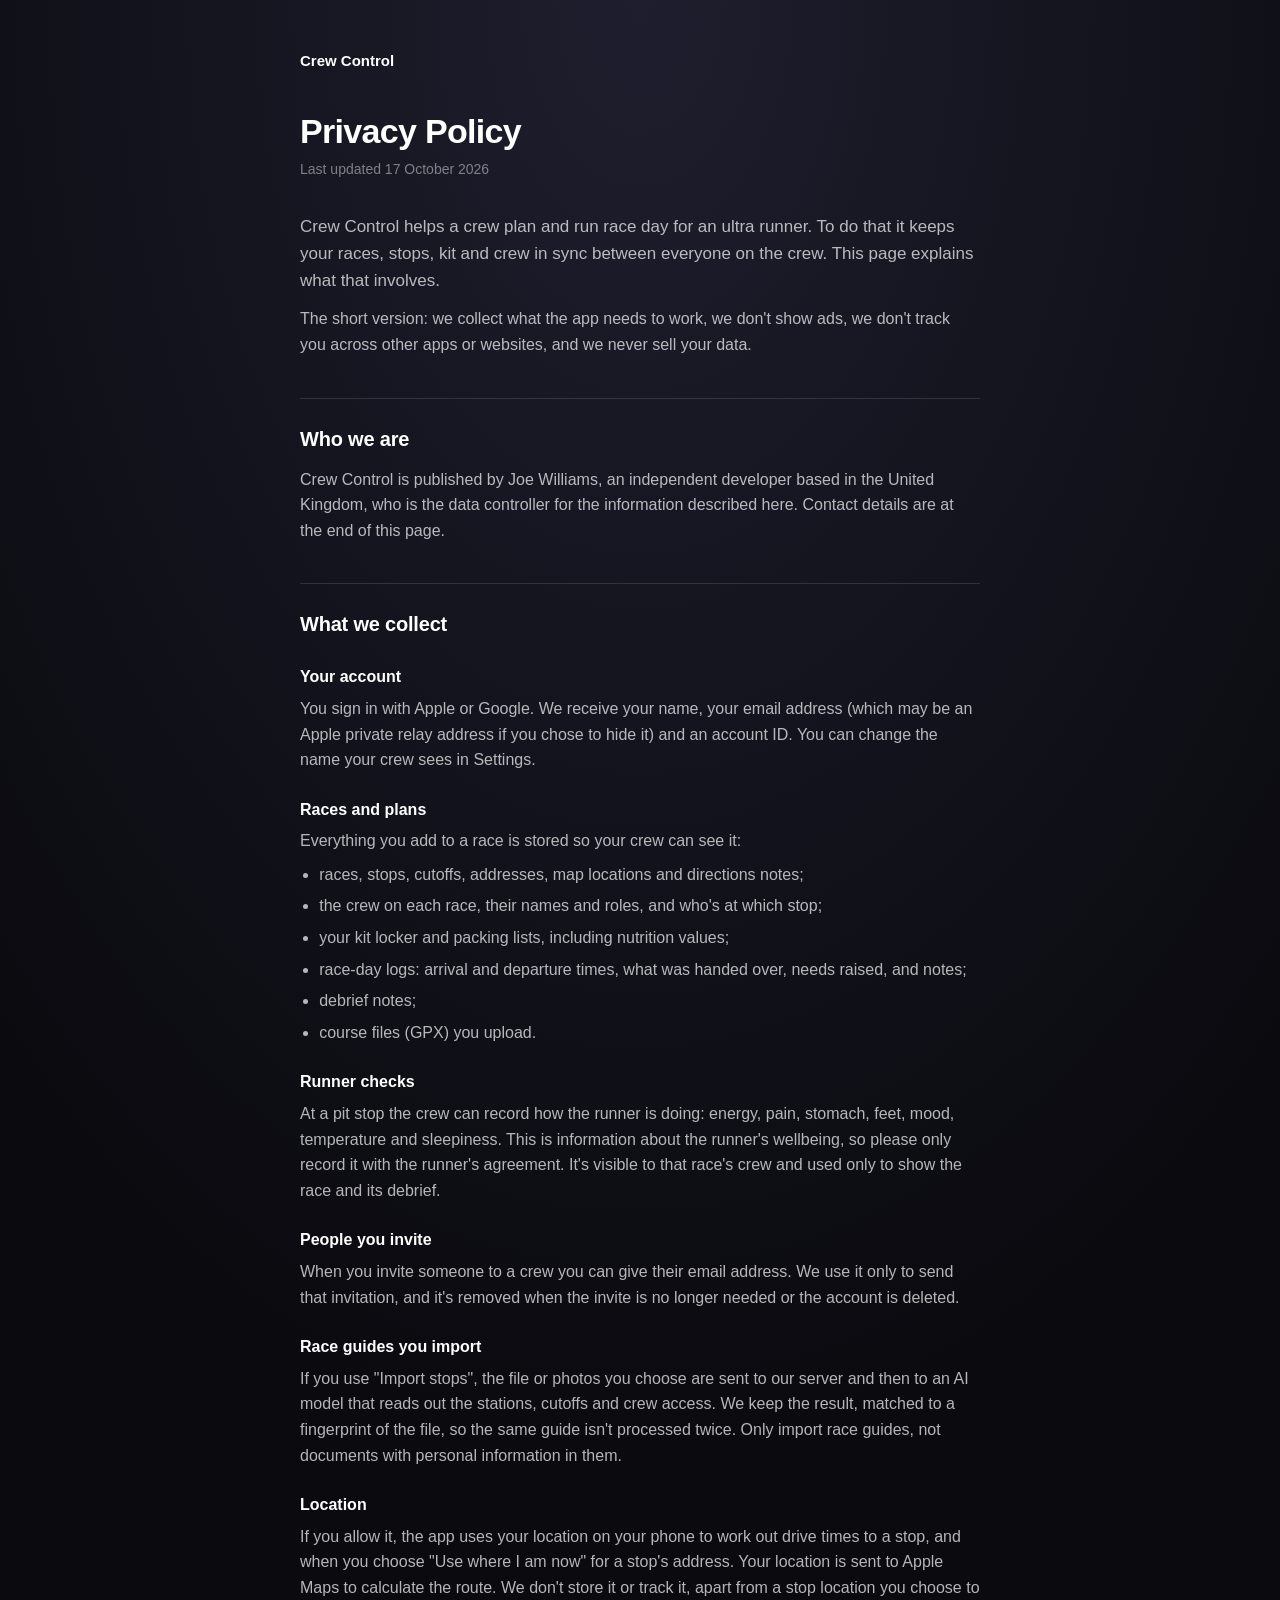
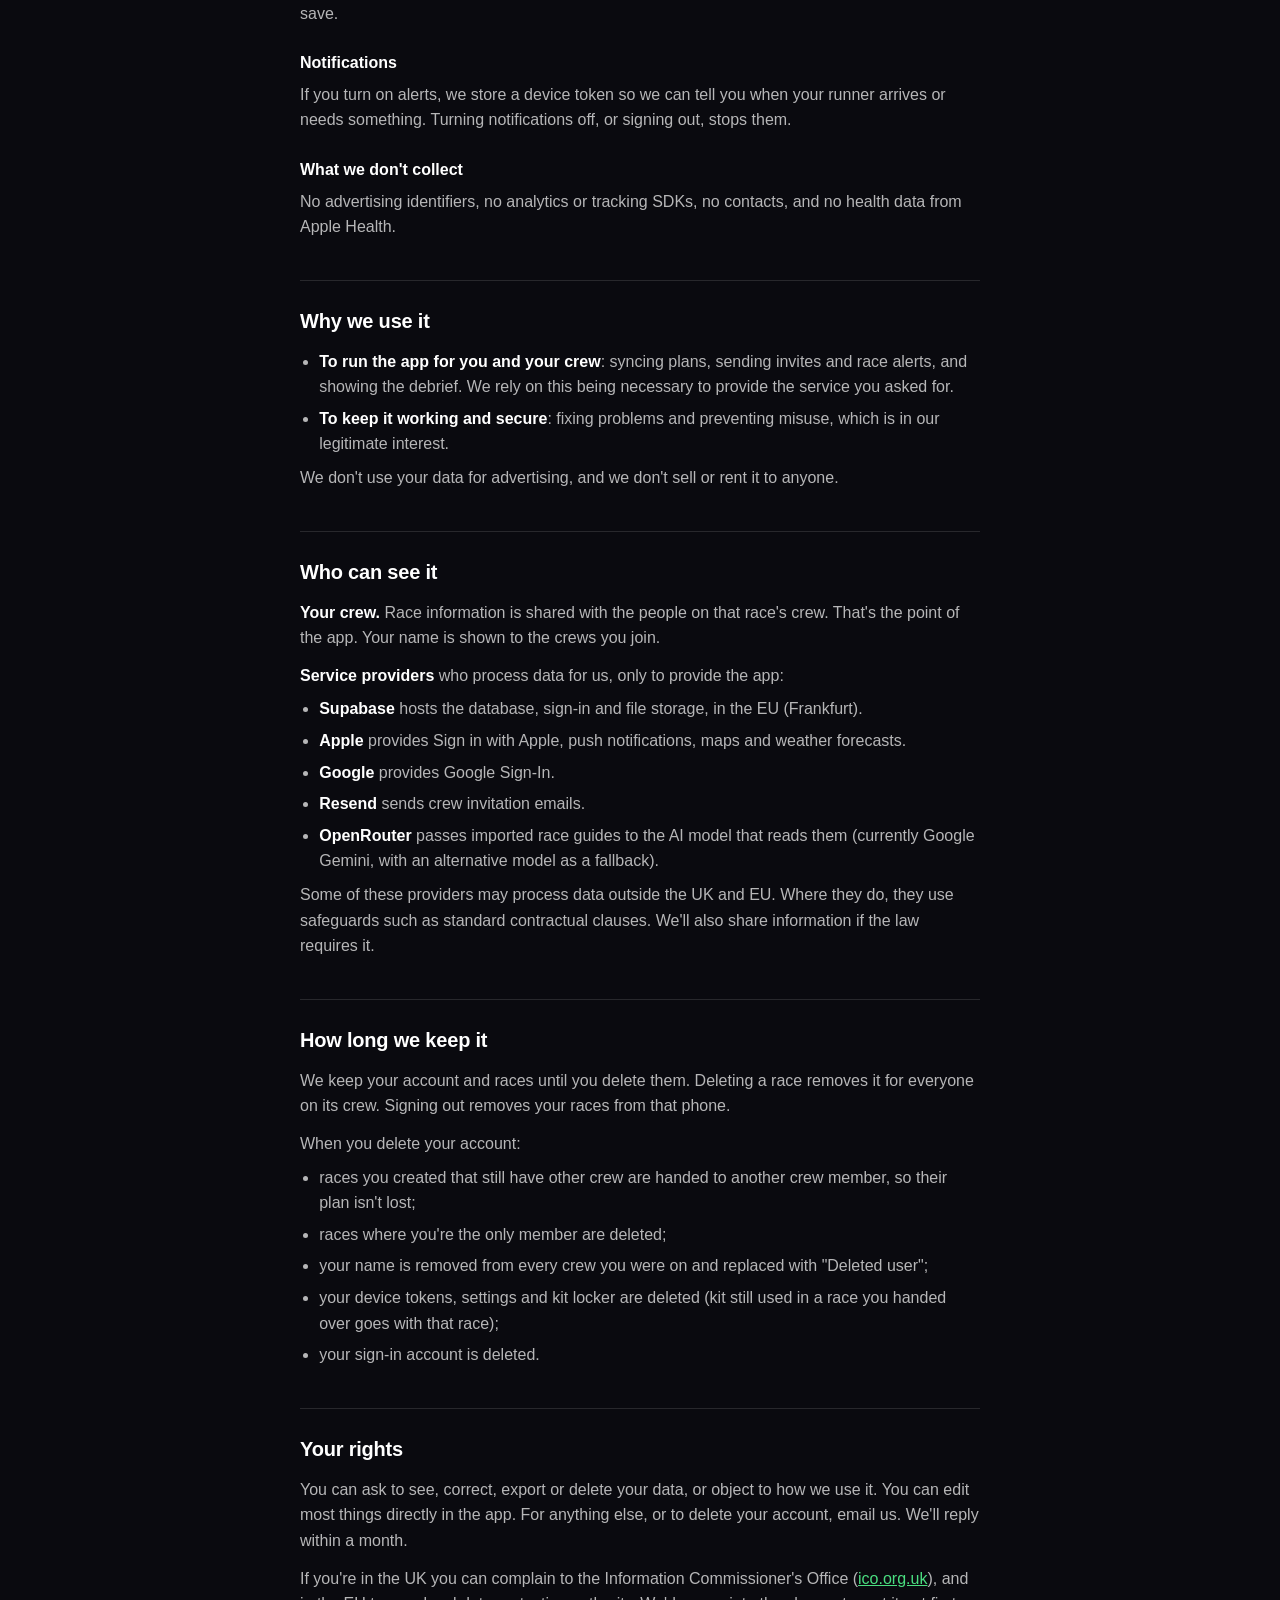
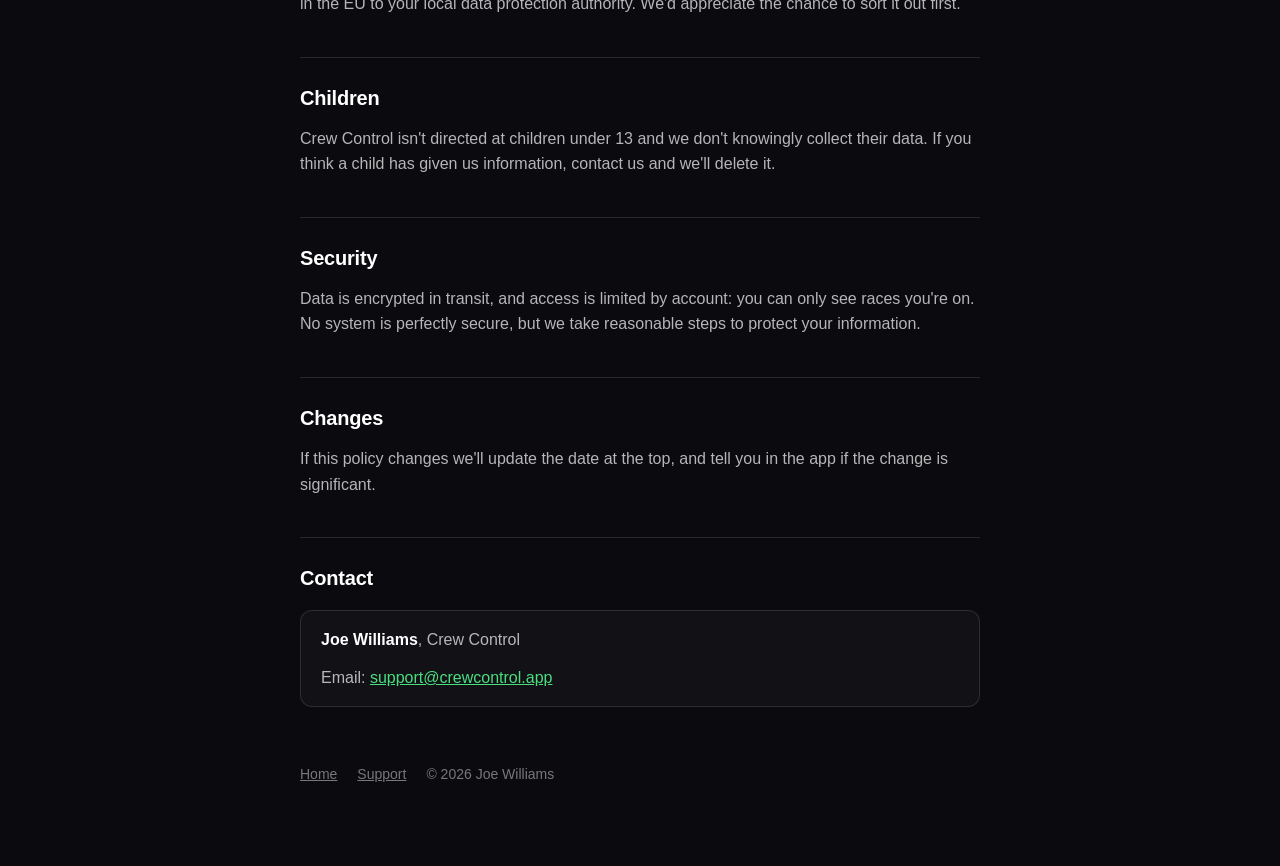
==== privacy/index.html @ 3ac1d98b "Add privacy policy and support pages Co-Authored-By: Claude Opus 5.5 <noreply@anthropic.com>" ====
<!DOCTYPE html>
<html lang="en">
<head>
<meta charset="UTF-8">
<meta name="viewport" content="width=device-width, initial-scale=1.0">
<title>Privacy Policy · Crew Control</title>
<meta name="description" content="What Crew Control collects, why, who it's shared with, and how to delete it.">
<link rel="stylesheet" href="/assets/page.css">
</head>
<body>
<main class="page">
  <a class="home" href="/">Crew Control</a>

  <h1>Privacy Policy</h1>
  <p class="updated">Last updated 17 October 2026</p>

  <p class="lede">Crew Control helps a crew plan and run race day for an ultra runner. To do that it keeps your races, stops, kit and crew in sync between everyone on the crew. This page explains what that involves.</p>
  <p>The short version: we collect what the app needs to work, we don't show ads, we don't track you across other apps or websites, and we never sell your data.</p>

  <h2>Who we are</h2>
  <p>Crew Control is published by Joe Williams, an independent developer based in the United Kingdom, who is the data controller for the information described here. Contact details are at the end of this page.</p>

  <h2>What we collect</h2>

  <h3>Your account</h3>
  <p>You sign in with Apple or Google. We receive your name, your email address (which may be an Apple private relay address if you chose to hide it) and an account ID. You can change the name your crew sees in Settings.</p>

  <h3>Races and plans</h3>
  <p>Everything you add to a race is stored so your crew can see it:</p>
  <ul>
    <li>races, stops, cutoffs, addresses, map locations and directions notes;</li>
    <li>the crew on each race, their names and roles, and who's at which stop;</li>
    <li>your kit locker and packing lists, including nutrition values;</li>
    <li>race-day logs: arrival and departure times, what was handed over, needs raised, and notes;</li>
    <li>debrief notes;</li>
    <li>course files (GPX) you upload.</li>
  </ul>

  <h3>Runner checks</h3>
  <p>At a pit stop the crew can record how the runner is doing: energy, pain, stomach, feet, mood, temperature and sleepiness. This is information about the runner's wellbeing, so please only record it with the runner's agreement. It's visible to that race's crew and used only to show the race and its debrief.</p>

  <h3>People you invite</h3>
  <p>When you invite someone to a crew you can give their email address. We use it only to send that invitation, and it's removed when the invite is no longer needed or the account is deleted.</p>

  <h3>Race guides you import</h3>
  <p>If you use "Import stops", the file or photos you choose are sent to our server and then to an AI model that reads out the stations, cutoffs and crew access. We keep the result, matched to a fingerprint of the file, so the same guide isn't processed twice. Only import race guides, not documents with personal information in them.</p>

  <h3>Location</h3>
  <p>If you allow it, the app uses your location on your phone to work out drive times to a stop, and when you choose "Use where I am now" for a stop's address. Your location is sent to Apple Maps to calculate the route. We don't store it or track it, apart from a stop location you choose to save.</p>

  <h3>Notifications</h3>
  <p>If you turn on alerts, we store a device token so we can tell you when your runner arrives or needs something. Turning notifications off, or signing out, stops them.</p>

  <h3>What we don't collect</h3>
  <p>No advertising identifiers, no analytics or tracking SDKs, no contacts, and no health data from Apple Health.</p>

  <h2>Why we use it</h2>
  <ul>
    <li><strong>To run the app for you and your crew</strong>: syncing plans, sending invites and race alerts, and showing the debrief. We rely on this being necessary to provide the service you asked for.</li>
    <li><strong>To keep it working and secure</strong>: fixing problems and preventing misuse, which is in our legitimate interest.</li>
  </ul>
  <p>We don't use your data for advertising, and we don't sell or rent it to anyone.</p>

  <h2>Who can see it</h2>
  <p><strong>Your crew.</strong> Race information is shared with the people on that race's crew. That's the point of the app. Your name is shown to the crews you join.</p>
  <p><strong>Service providers</strong> who process data for us, only to provide the app:</p>
  <ul>
    <li><strong>Supabase</strong> hosts the database, sign-in and file storage, in the EU (Frankfurt).</li>
    <li><strong>Apple</strong> provides Sign in with Apple, push notifications, maps and weather forecasts.</li>
    <li><strong>Google</strong> provides Google Sign-In.</li>
    <li><strong>Resend</strong> sends crew invitation emails.</li>
    <li><strong>OpenRouter</strong> passes imported race guides to the AI model that reads them (currently Google Gemini, with an alternative model as a fallback).</li>
  </ul>
  <p>Some of these providers may process data outside the UK and EU. Where they do, they use safeguards such as standard contractual clauses. We'll also share information if the law requires it.</p>

  <h2>How long we keep it</h2>
  <p>We keep your account and races until you delete them. Deleting a race removes it for everyone on its crew. Signing out removes your races from that phone.</p>
  <p>When you delete your account:</p>
  <ul>
    <li>races you created that still have other crew are handed to another crew member, so their plan isn't lost;</li>
    <li>races where you're the only member are deleted;</li>
    <li>your name is removed from every crew you were on and replaced with "Deleted user";</li>
    <li>your device tokens, settings and kit locker are deleted (kit still used in a race you handed over goes with that race);</li>
    <li>your sign-in account is deleted.</li>
  </ul>

  <h2>Your rights</h2>
  <p>You can ask to see, correct, export or delete your data, or object to how we use it. You can edit most things directly in the app. For anything else, or to delete your account, email us. We'll reply within a month.</p>
  <p>If you're in the UK you can complain to the Information Commissioner's Office (<a href="https://ico.org.uk">ico.org.uk</a>), and in the EU to your local data protection authority. We'd appreciate the chance to sort it out first.</p>

  <h2>Children</h2>
  <p>Crew Control isn't directed at children under 13 and we don't knowingly collect their data. If you think a child has given us information, contact us and we'll delete it.</p>

  <h2>Security</h2>
  <p>Data is encrypted in transit, and access is limited by account: you can only see races you're on. No system is perfectly secure, but we take reasonable steps to protect your information.</p>

  <h2>Changes</h2>
  <p>If this policy changes we'll update the date at the top, and tell you in the app if the change is significant.</p>

  <h2>Contact</h2>
  <div class="contact">
    <p><strong>Joe Williams</strong>, Crew Control</p>
    <p>Email: <a href="mailto:support@crewcontrol.app">support@crewcontrol.app</a></p>
  </div>

  <footer>
    <a href="/">Home</a>
    <a href="/support/">Support</a>
    <span>© 2026 Joe Williams</span>
  </footer>
</main>
</body>
</html>
---- assets/page.css ----
/* Shared by the text pages (privacy, support). Same palette as the home page. */
:root {
  --bg-primary:   #0a0a0f;
  --surface:      #1e1e2e;
  --green:        #4ade80;
  --text-primary:   #ffffff;
  --text-secondary: rgba(255,255,255,0.70);
  --text-tertiary:  rgba(255,255,255,0.45);
  --hairline:       rgba(255,255,255,0.12);
}

* { margin: 0; padding: 0; box-sizing: border-box; }

body {
  font-family: -apple-system, BlinkMacSystemFont, "SF Pro Text", "Helvetica Neue", Helvetica, Arial, sans-serif;
  color: var(--text-primary);
  background: radial-gradient(120% 60% at 50% 0%, var(--surface) 0%, var(--bg-primary) 60%) no-repeat, var(--bg-primary);
  line-height: 1.6;
  -webkit-font-smoothing: antialiased;
  padding: 48px 24px 80px;
}

.page { max-width: 680px; margin: 0 auto; }

.home {
  display: inline-flex; align-items: center; gap: 10px;
  color: var(--text-primary); text-decoration: none; font-weight: 600; font-size: 15px;
  margin-bottom: 40px;
}
.home img { width: 32px; height: 32px; border-radius: 8px; }

h1 { font-size: 34px; line-height: 1.1; letter-spacing: -0.02em; margin-bottom: 8px; }
.updated { color: var(--text-tertiary); font-size: 14px; margin-bottom: 32px; }
.lede { font-size: 17px; color: var(--text-secondary); margin-bottom: 8px; }

h2 {
  font-size: 20px; letter-spacing: -0.01em; margin: 40px 0 12px;
  padding-top: 24px; border-top: 1px solid var(--hairline);
}
h3 { font-size: 16px; margin: 24px 0 6px; }
p, li { color: var(--text-secondary); font-size: 16px; }
p + p { margin-top: 12px; }
ul { padding-left: 1.2em; margin: 8px 0; }
li + li { margin-top: 6px; }
strong { color: var(--text-primary); font-weight: 600; }
a { color: var(--green); }
a:focus-visible { outline: 2px solid var(--green); outline-offset: 2px; border-radius: 2px; }

.contact {
  margin-top: 16px; padding: 16px 20px; border: 1px solid var(--hairline); border-radius: 12px;
  background: rgba(255,255,255,0.03);
}

footer { margin-top: 56px; color: var(--text-tertiary); font-size: 14px; display: flex; gap: 20px; flex-wrap: wrap; }
footer a { color: var(--text-tertiary); }
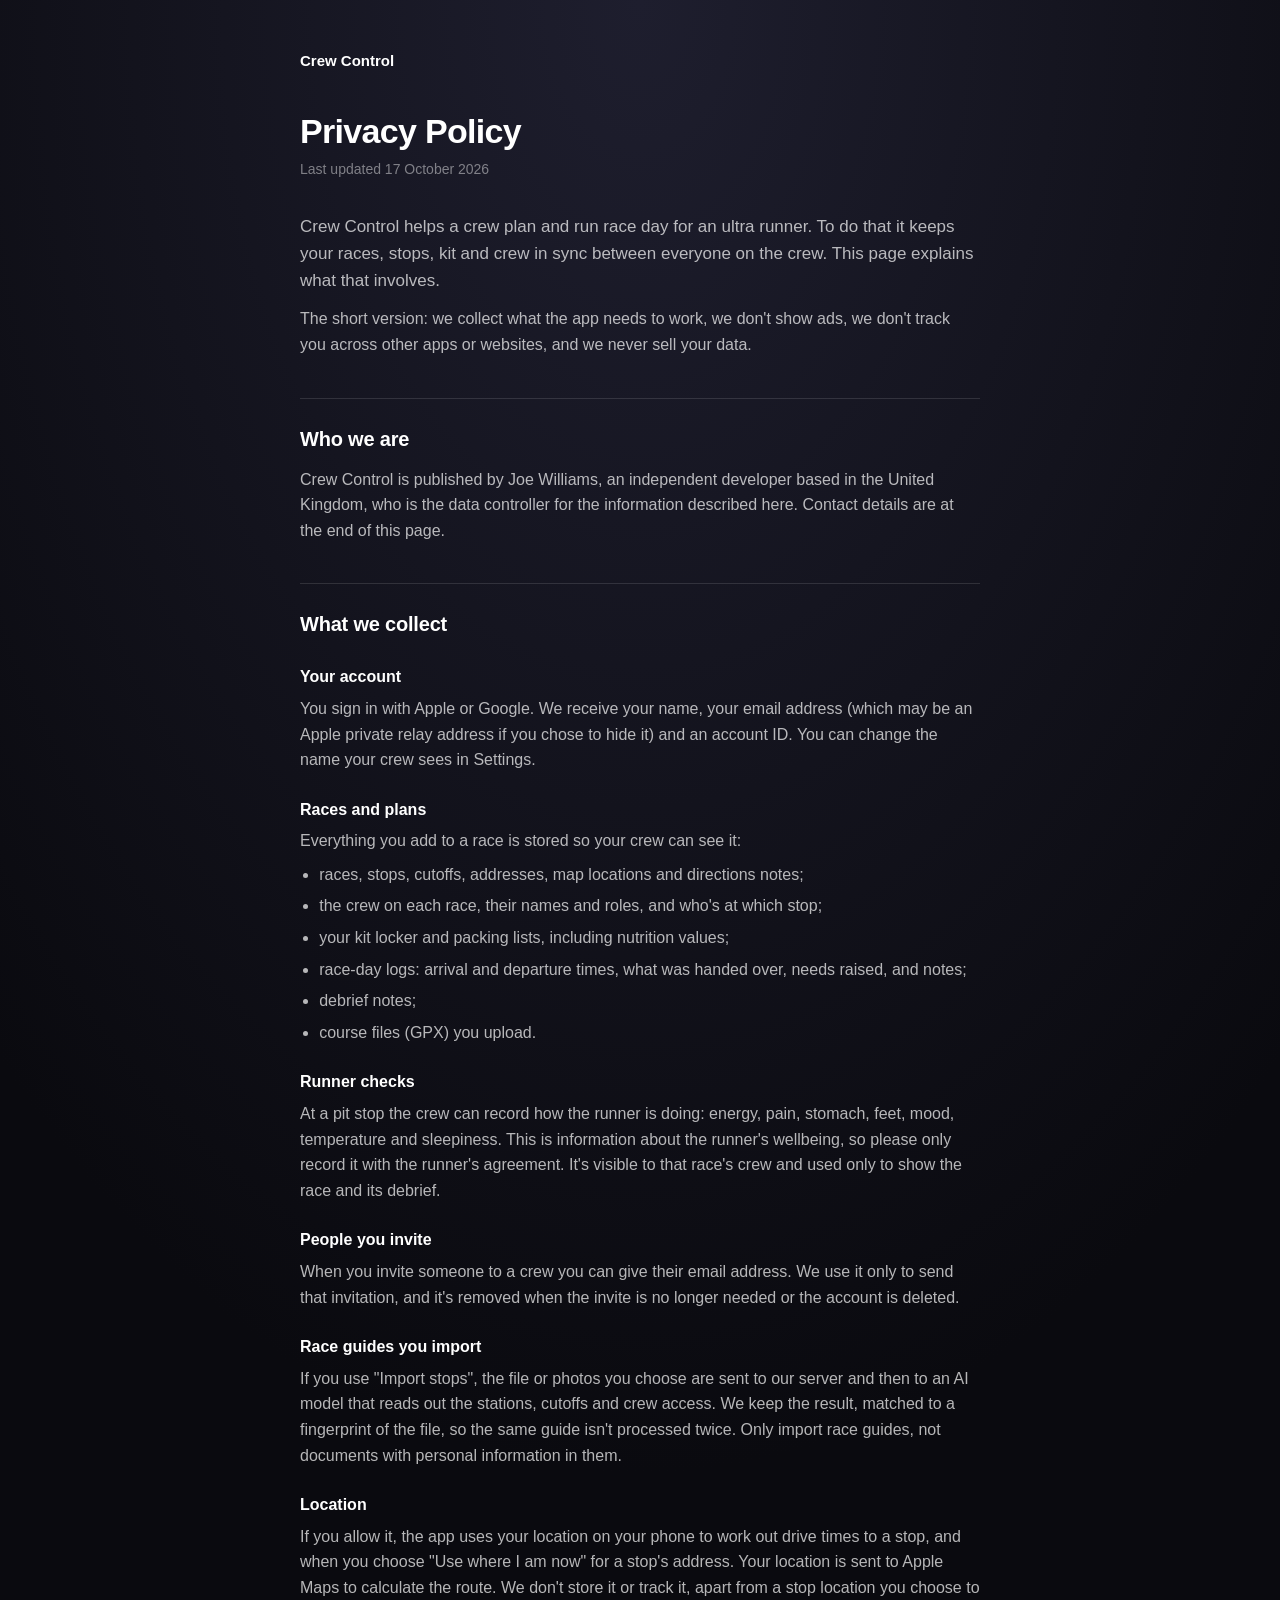
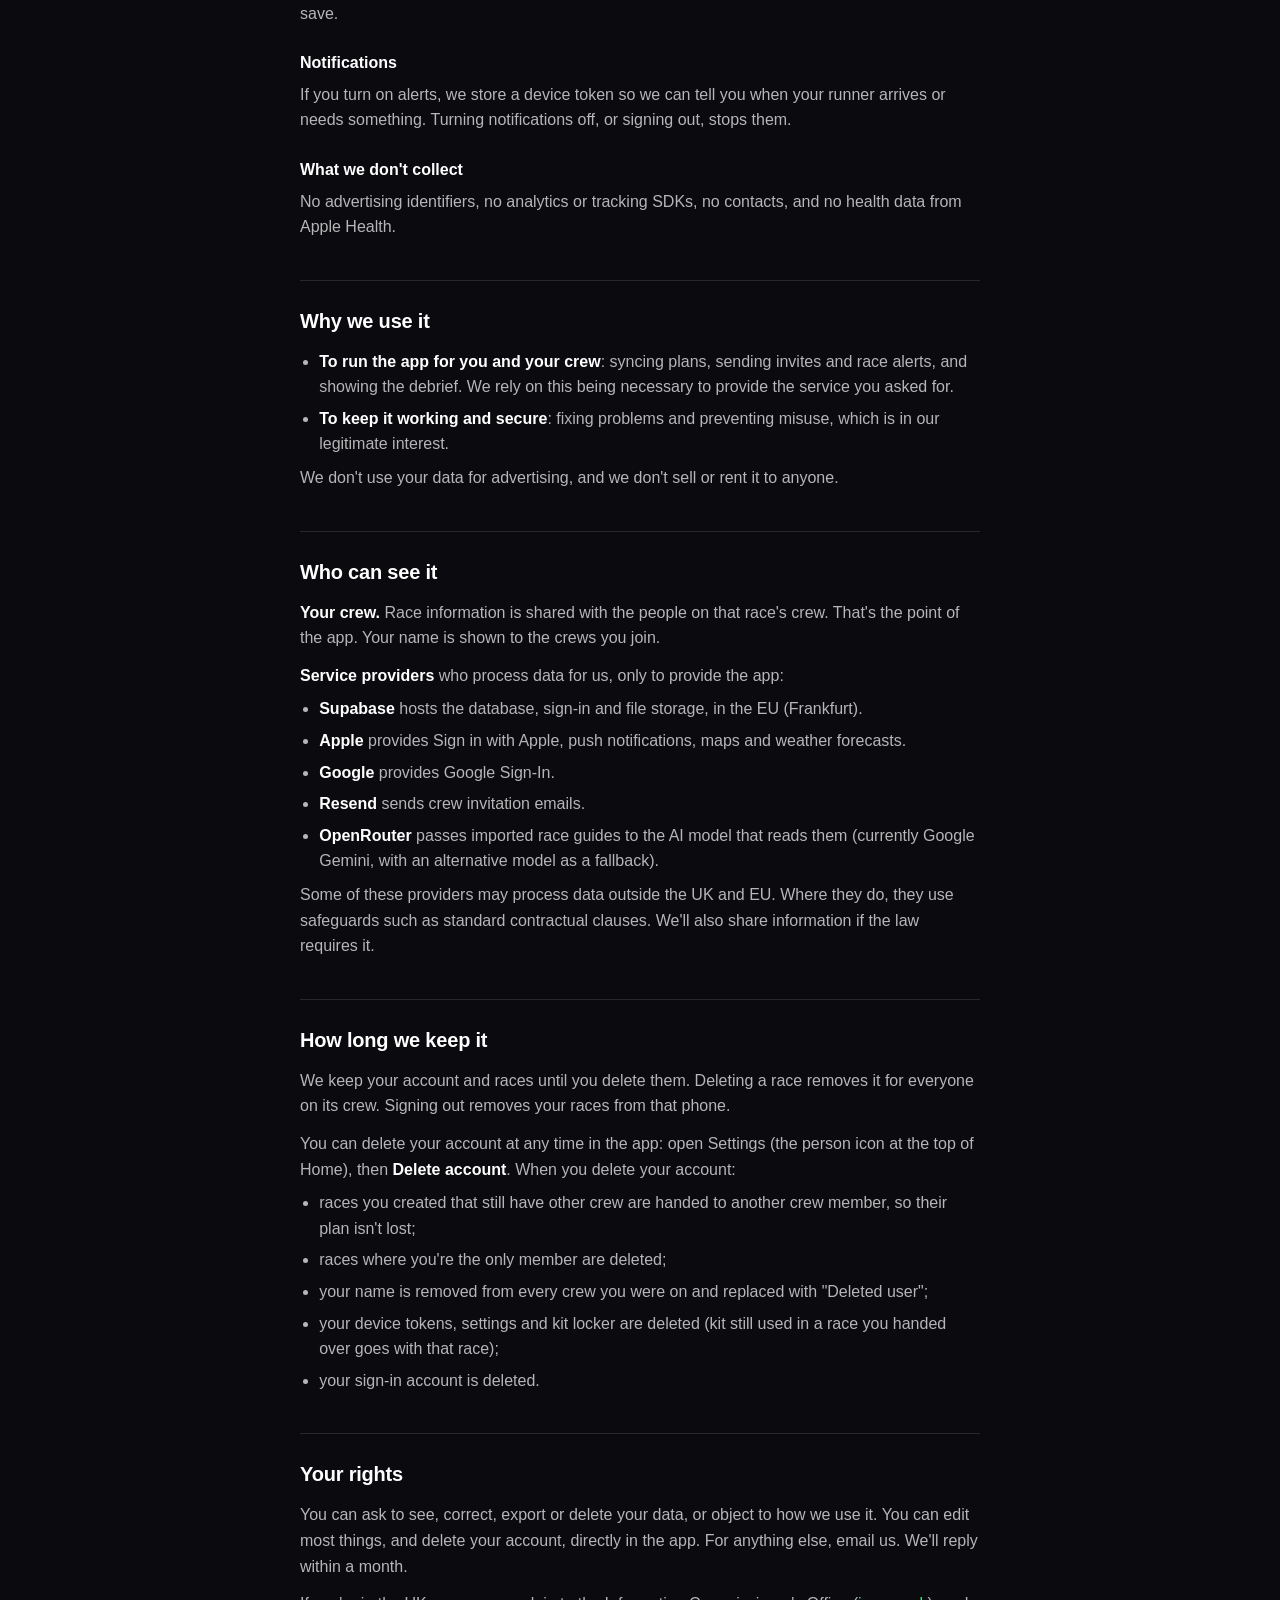
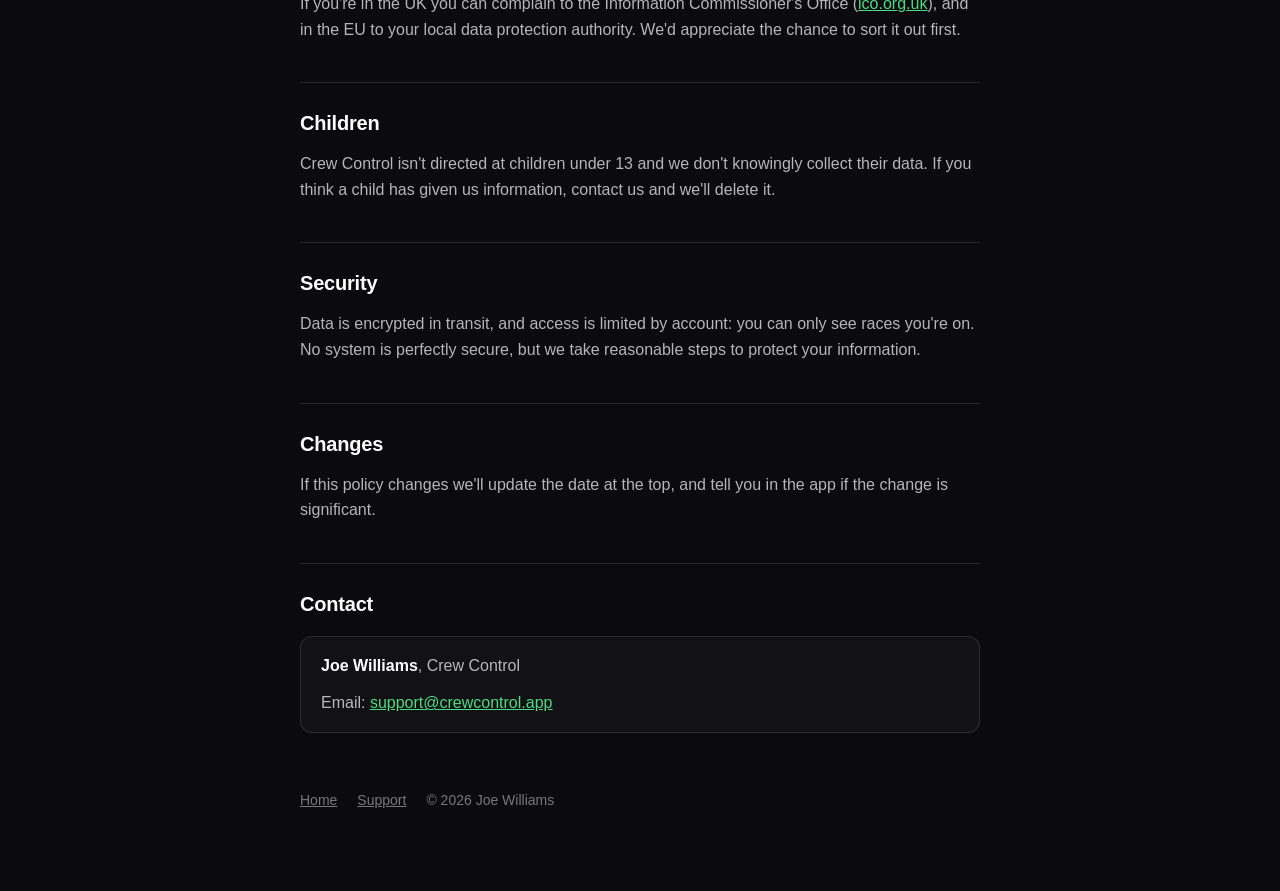
==== commit 36039209: "Point account deletion at the in-app option Co-Authored-By: Claude Opus 5.5 <noreply@anthropic.com>" ====
--- a/privacy/index.html
+++ b/privacy/index.html
@@ -75,7 +75,7 @@
 
   <h2>How long we keep it</h2>
   <p>We keep your account and races until you delete them. Deleting a race removes it for everyone on its crew. Signing out removes your races from that phone.</p>
-  <p>When you delete your account:</p>
+  <p>You can delete your account at any time in the app: open Settings (the person icon at the top of Home), then <strong>Delete account</strong>. When you delete your account:</p>
   <ul>
     <li>races you created that still have other crew are handed to another crew member, so their plan isn't lost;</li>
     <li>races where you're the only member are deleted;</li>
@@ -85,7 +85,7 @@
   </ul>
 
   <h2>Your rights</h2>
-  <p>You can ask to see, correct, export or delete your data, or object to how we use it. You can edit most things directly in the app. For anything else, or to delete your account, email us. We'll reply within a month.</p>
+  <p>You can ask to see, correct, export or delete your data, or object to how we use it. You can edit most things, and delete your account, directly in the app. For anything else, email us. We'll reply within a month.</p>
   <p>If you're in the UK you can complain to the Information Commissioner's Office (<a href="https://ico.org.uk">ico.org.uk</a>), and in the EU to your local data protection authority. We'd appreciate the chance to sort it out first.</p>
 
   <h2>Children</h2>
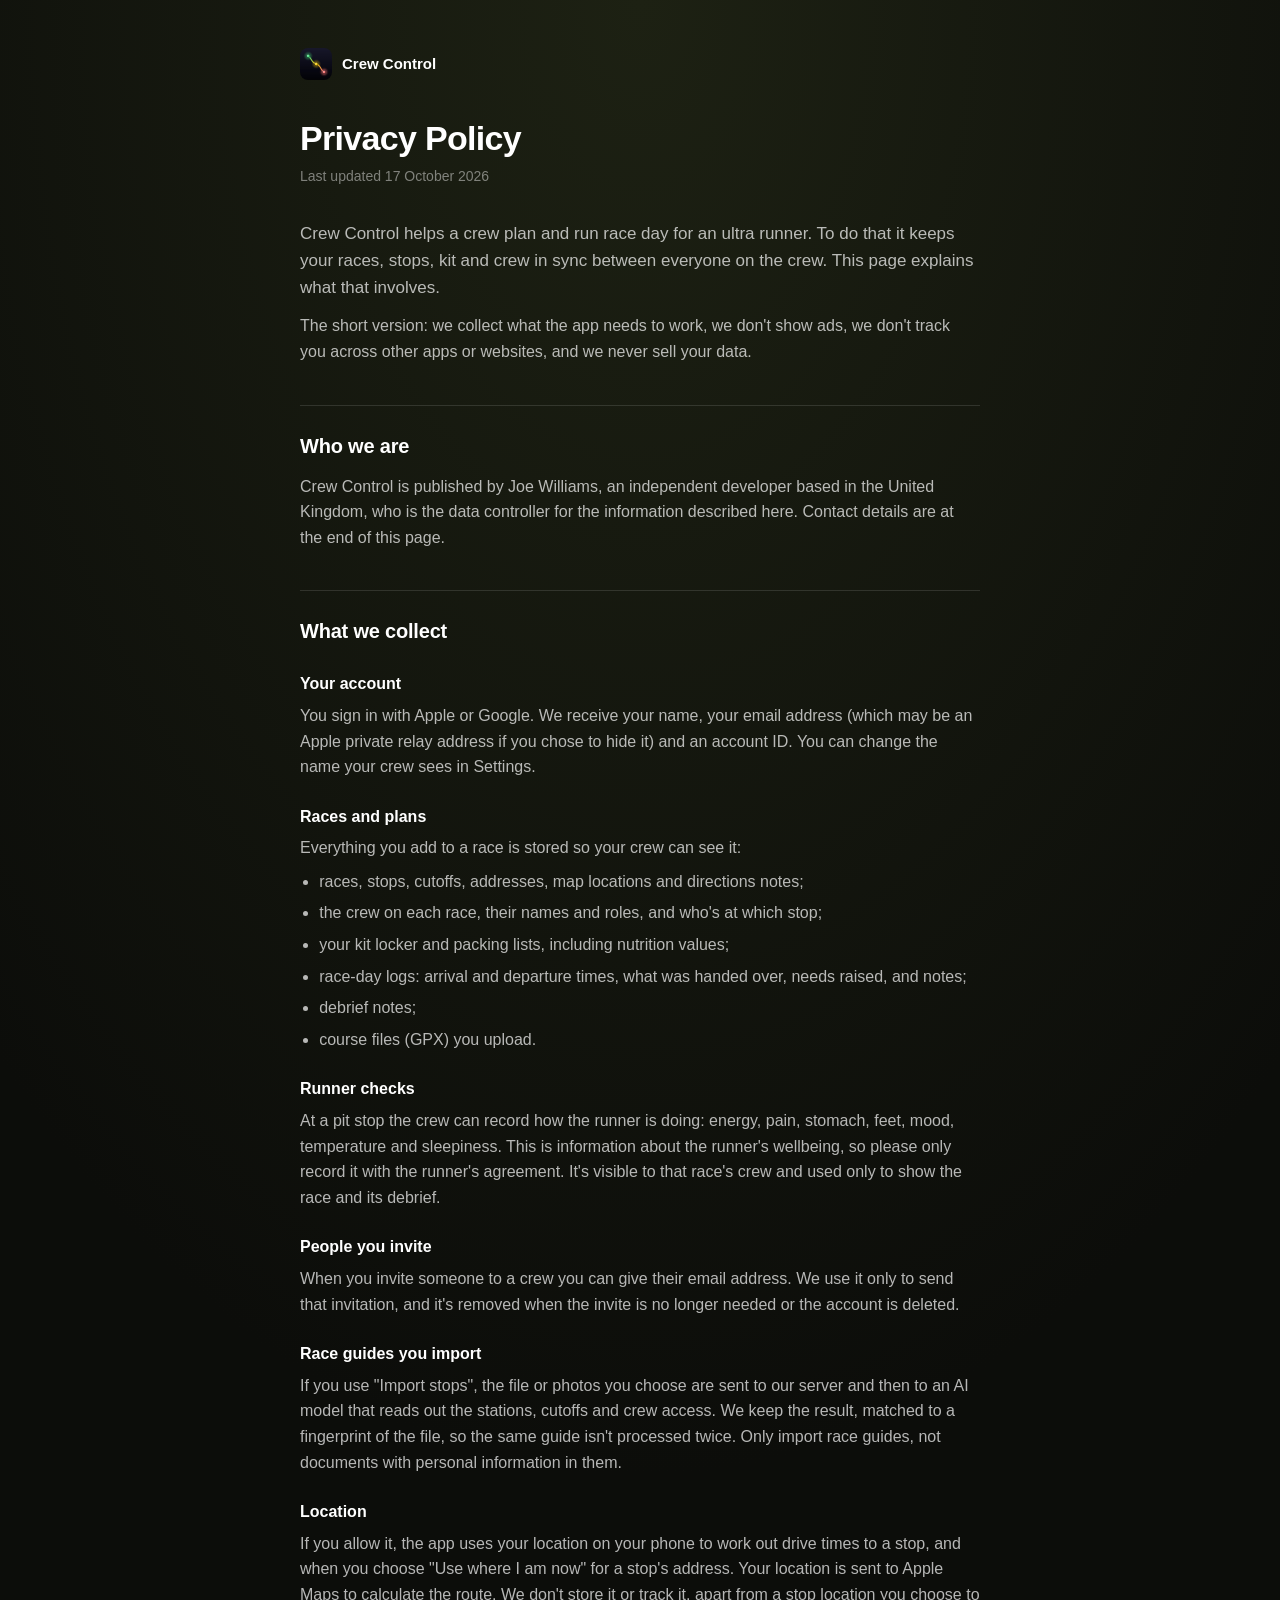
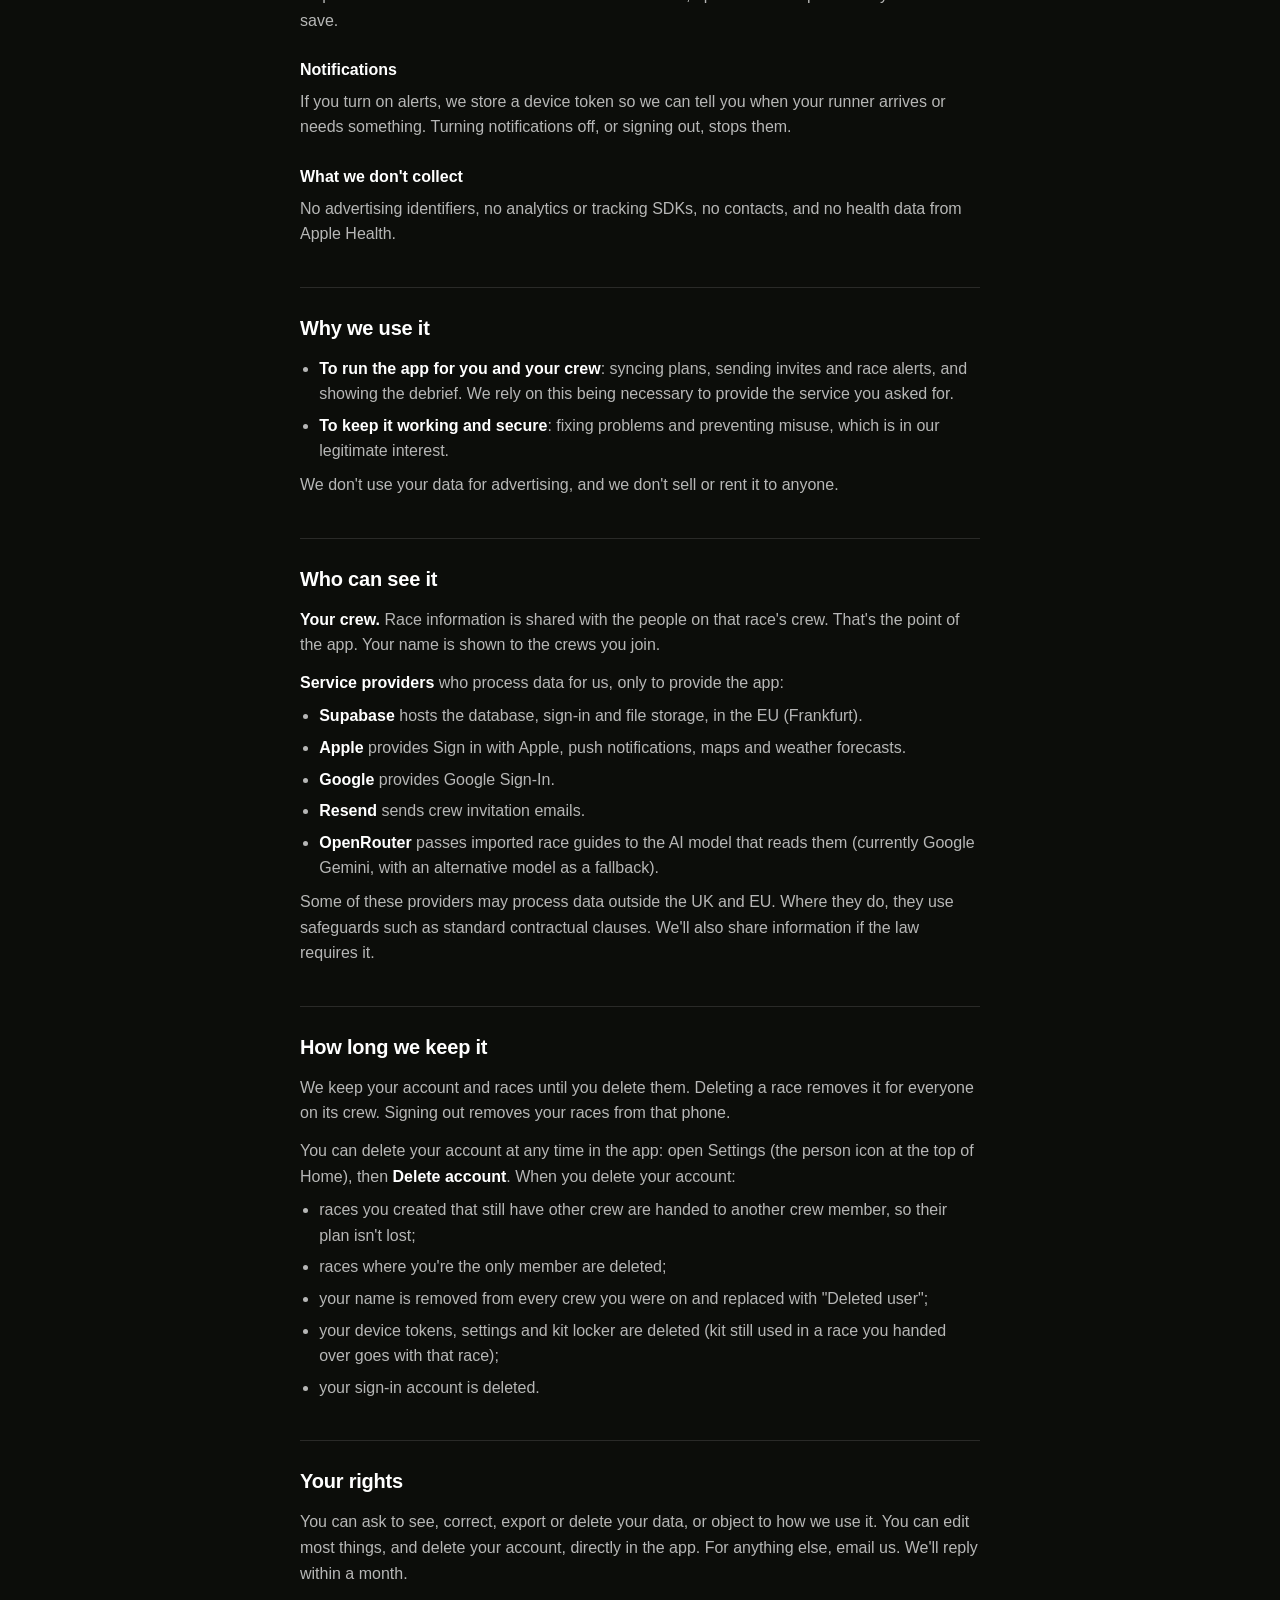
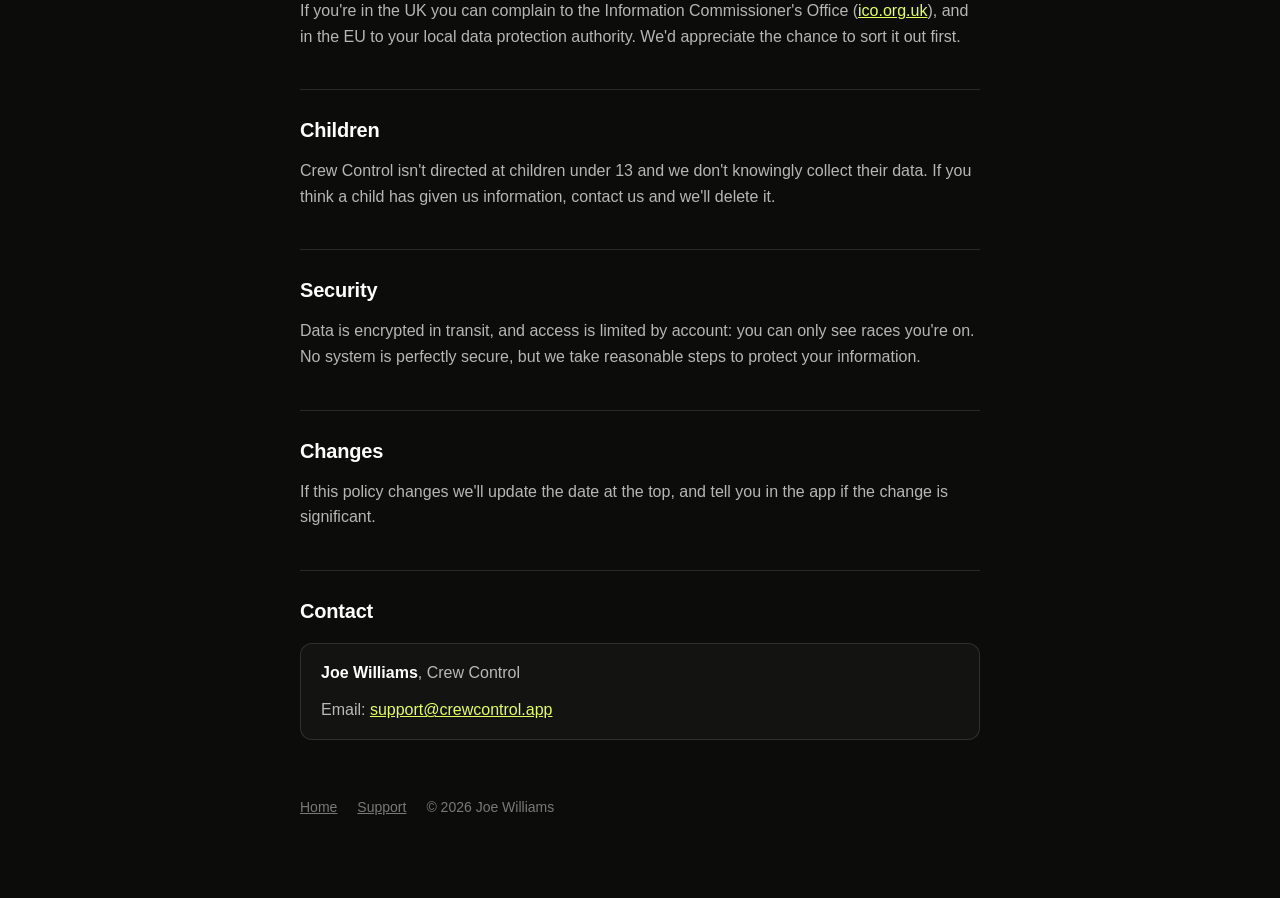
==== commit 62c63847: "Replace coming-soon page with the launch landing page The app is live on the App Store, so the home " ====
--- a/privacy/index.html
+++ b/privacy/index.html
@@ -5,11 +5,13 @@
 <meta name="viewport" content="width=device-width, initial-scale=1.0">
 <title>Privacy Policy · Crew Control</title>
 <meta name="description" content="What Crew Control collects, why, who it's shared with, and how to delete it.">
+<link rel="icon" type="image/png" sizes="32x32" href="/assets/img/favicon-32.png">
+<link rel="apple-touch-icon" href="/assets/img/apple-touch-icon.png">
 <link rel="stylesheet" href="/assets/page.css">
 </head>
 <body>
 <main class="page">
-  <a class="home" href="/">Crew Control</a>
+  <a class="home" href="/"><img src="/assets/img/icon-256.png" alt="" width="32" height="32">Crew Control</a>
 
   <h1>Privacy Policy</h1>
   <p class="updated">Last updated 17 October 2026</p>
--- a/assets/page.css
+++ b/assets/page.css
@@ -1,8 +1,8 @@
 /* Shared by the text pages (privacy, support). Same palette as the home page. */
 :root {
-  --bg-primary:   #0a0a0f;
-  --surface:      #1e1e2e;
-  --green:        #4ade80;
+  --bg-primary:   #0c0d0a;
+  --surface:      #1d2113;
+  --accent:       #e4ff5c;
   --text-primary:   #ffffff;
   --text-secondary: rgba(255,255,255,0.70);
   --text-tertiary:  rgba(255,255,255,0.45);
@@ -43,8 +43,8 @@
 ul { padding-left: 1.2em; margin: 8px 0; }
 li + li { margin-top: 6px; }
 strong { color: var(--text-primary); font-weight: 600; }
-a { color: var(--green); }
-a:focus-visible { outline: 2px solid var(--green); outline-offset: 2px; border-radius: 2px; }
+a { color: var(--accent); }
+a:focus-visible { outline: 2px solid var(--accent); outline-offset: 2px; border-radius: 2px; }
 
 .contact {
   margin-top: 16px; padding: 16px 20px; border: 1px solid var(--hairline); border-radius: 12px;
